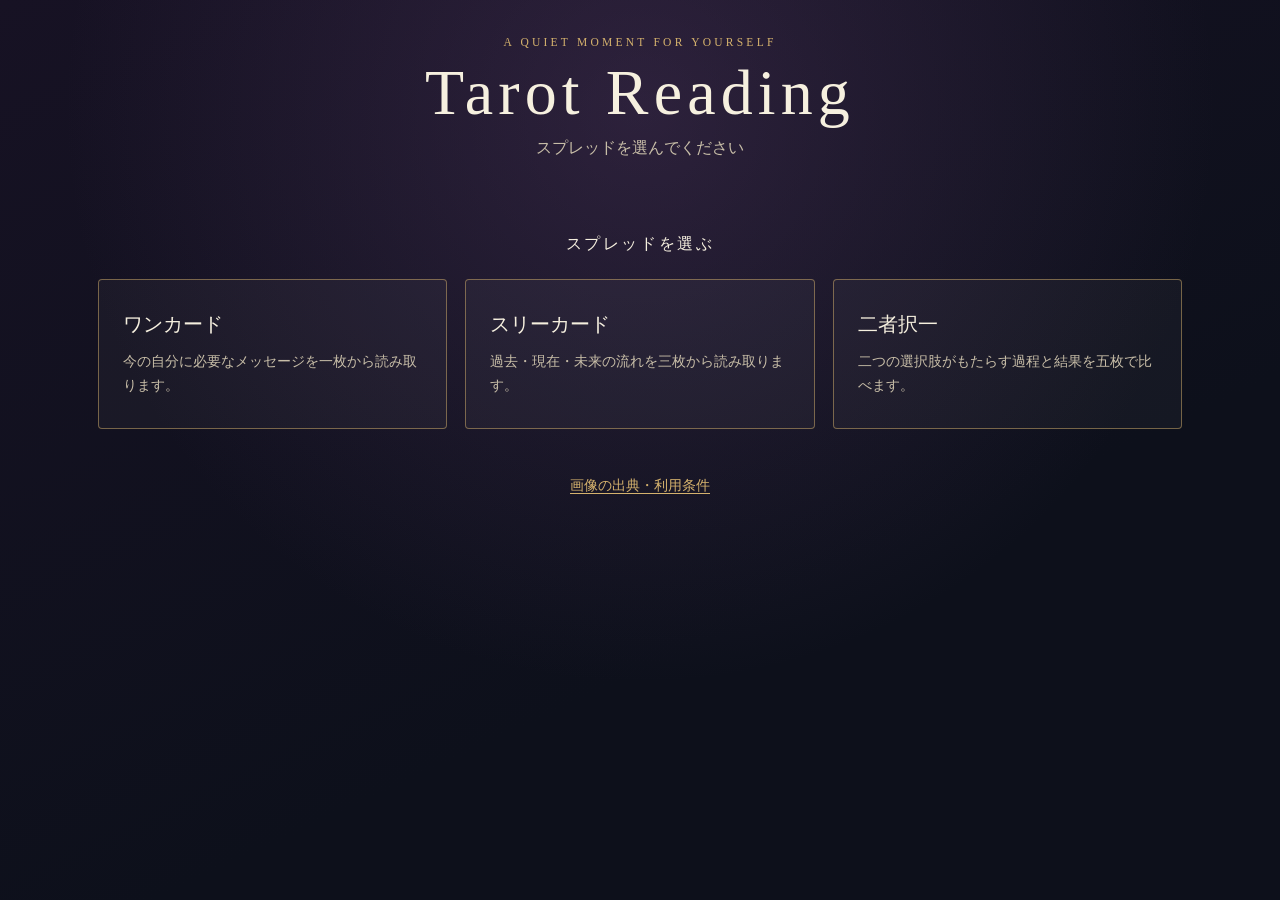
==== index.html @ 60b42d2c "Prepare tarot app for GitHub Pages" ====
<!doctype html>
<html lang="ja">
  <head>
    <meta charset="UTF-8">
    <meta name="viewport" content="width=device-width, initial-scale=1.0">
    <meta name="description" content="大アルカナを使ったタロット占いアプリ">
    <title>Tarot Reading</title>
    <link rel="stylesheet" href="./styles.css">
  </head>
  <body>
    <main class="app-shell">
      <header class="app-header">
        <p class="eyebrow">A quiet moment for yourself</p>
        <h1>Tarot Reading</h1>
        <p id="instruction" class="instruction" aria-live="polite">
          スプレッドを選んでください
        </p>
      </header>

      <section id="spread-selector" class="spread-selector" aria-labelledby="spread-heading">
        <h2 id="spread-heading">スプレッドを選ぶ</h2>
        <div id="spread-list" class="spread-list"></div>
      </section>

      <section
        id="reading-stage"
        class="reading-stage is-hidden"
        aria-label="カードを広げる場所"
      >
        <div id="table" class="table"></div>
        <button id="stage-action" class="stage-action is-hidden" type="button"></button>
      </section>

      <section id="reading-panel" class="reading-panel is-hidden" aria-live="polite">
        <p id="position-name" class="position-name"></p>
        <h2 id="card-name"></h2>
        <p id="orientation" class="orientation"></p>
        <div class="meaning-grid">
          <article>
            <h3>カードの意味</h3>
            <p id="card-meaning"></p>
          </article>
          <article>
            <h3>配置の意味</h3>
            <p id="position-meaning"></p>
          </article>
        </div>
      </section>
      <footer class="site-footer">
        <a href="./credits.html">画像の出典・利用条件</a>
      </footer>
    </main>

    <script src="./js/data.js"></script>
    <script src="./js/app.js"></script>
  </body>
</html>
---- styles.css ----
:root {
  color-scheme: dark;
  --ink: #f6f0df;
  --muted: #c8bea8;
  --gold: #d5b26d;
  --wine: #421e32;
  --night: #0d101b;
  --panel: rgba(22, 21, 34, 0.88);
  --card-ratio: 0.5714;
  font-family: Georgia, "Yu Mincho", "Hiragino Mincho ProN", serif;
}

* {
  box-sizing: border-box;
}

body {
  min-width: 320px;
  min-height: 100vh;
  margin: 0;
  color: var(--ink);
  background:
    radial-gradient(circle at 50% 12%, rgba(100, 67, 117, 0.32), transparent 36rem),
    linear-gradient(155deg, #171224, var(--night) 65%);
}

button {
  font: inherit;
}

.app-shell {
  width: min(1180px, 100%);
  min-height: 100vh;
  margin: 0 auto;
  padding: 36px clamp(16px, 4vw, 48px) 64px;
}

.app-header {
  text-align: center;
}

.eyebrow {
  margin: 0;
  color: var(--gold);
  font-size: 0.72rem;
  letter-spacing: 0.28em;
  text-transform: uppercase;
}

h1 {
  margin: 8px 0;
  font-size: clamp(2rem, 5vw, 4rem);
  font-weight: 400;
  letter-spacing: 0.08em;
}

.instruction {
  min-height: 1.5em;
  margin: 0;
  color: var(--muted);
}

.spread-selector {
  margin: clamp(40px, 8vh, 90px) auto 0;
}

.spread-selector h2 {
  margin-bottom: 24px;
  text-align: center;
  font-size: 1rem;
  font-weight: 400;
  letter-spacing: 0.16em;
}

.spread-list {
  display: grid;
  grid-template-columns: repeat(auto-fit, minmax(210px, 1fr));
  gap: 18px;
}

.spread-option,
.stage-action {
  border: 1px solid rgba(213, 178, 109, 0.5);
  color: var(--ink);
  background: rgba(255, 255, 255, 0.035);
  cursor: pointer;
  transition: transform 180ms ease, border-color 180ms ease, background 180ms ease;
}

.spread-option {
  min-height: 150px;
  padding: 24px;
  border-radius: 4px;
  text-align: left;
}

.spread-option:hover,
.spread-option:focus-visible,
.stage-action:hover,
.stage-action:focus-visible {
  border-color: var(--gold);
  background: rgba(213, 178, 109, 0.1);
  transform: translateY(-2px);
  outline: none;
}

.spread-option:disabled {
  cursor: wait;
  opacity: 0.45;
}

.spread-option strong,
.spread-option span {
  display: block;
}

.spread-option strong {
  margin-bottom: 12px;
  font-size: 1.25rem;
  font-weight: 400;
}

.spread-option span {
  color: var(--muted);
  font-family: system-ui, sans-serif;
  font-size: 0.86rem;
  line-height: 1.7;
}

.reading-stage {
  position: relative;
  min-height: min(68vh, 680px);
  margin-top: 28px;
  overflow: hidden;
  border: 1px solid rgba(213, 178, 109, 0.22);
  border-radius: 50% / 8%;
  background:
    radial-gradient(circle, rgba(75, 45, 65, 0.62), rgba(17, 24, 31, 0.94) 68%),
    #171a20;
  box-shadow: inset 0 0 80px rgba(0, 0, 0, 0.65);
}

.table {
  position: absolute;
  inset: 0;
}

.tarot-card {
  position: absolute;
  z-index: 1;
  width: clamp(58px, 9vw, 92px);
  aspect-ratio: var(--card-ratio);
  padding: 0;
  border: 0;
  border-radius: 5px;
  background: transparent;
  cursor: default;
  perspective: 900px;
  transform: translate(-50%, -50%);
  transition: left 700ms cubic-bezier(.2,.75,.2,1), top 700ms cubic-bezier(.2,.75,.2,1), transform 700ms cubic-bezier(.2,.75,.2,1), opacity 300ms ease;
}

.tarot-card.can-reveal {
  cursor: pointer;
  filter: drop-shadow(0 0 8px rgba(213, 178, 109, 0.68));
}

.tarot-card.can-review {
  cursor: pointer;
}

.tarot-card.can-review:hover .card-inner,
.tarot-card.can-review:focus-visible .card-inner {
  box-shadow: 0 0 0 2px var(--gold), 0 9px 22px rgba(0, 0, 0, 0.58);
}

.tarot-card.can-reveal:focus-visible,
.tarot-card.can-review:focus-visible {
  outline: 2px solid var(--gold);
  outline-offset: 5px;
}

.card-inner {
  position: relative;
  display: block;
  width: 100%;
  height: 100%;
  border-radius: inherit;
  box-shadow: 0 7px 18px rgba(0, 0, 0, 0.5);
  transform-style: preserve-3d;
  transition: transform 700ms cubic-bezier(.2,.7,.2,1);
}

.tarot-card.is-revealed .card-inner {
  transform: rotateY(180deg);
}

.card-face {
  position: absolute;
  inset: 0;
  width: 100%;
  height: 100%;
  border: 2px solid #d3b77d;
  border-radius: inherit;
  object-fit: cover;
  background: #eee8d9;
  backface-visibility: hidden;
}

.card-front {
  transform: rotateY(180deg);
}

.card-front.is-reversed {
  transform: rotateY(180deg) rotate(180deg);
}

.position-label {
  position: absolute;
  z-index: 0;
  min-width: 7rem;
  color: var(--muted);
  font-family: system-ui, sans-serif;
  font-size: 0.74rem;
  text-align: center;
  transform: translate(-50%, 58px);
}

.stage-action {
  position: absolute;
  z-index: 20;
  left: 50%;
  bottom: 24px;
  padding: 12px 24px;
  border-radius: 999px;
  transform: translateX(-50%);
  background: rgba(13, 16, 27, 0.88);
}

.stage-action:hover,
.stage-action:focus-visible {
  transform: translate(-50%, -2px);
}

.reading-panel {
  width: min(760px, 100%);
  margin: 24px auto 0;
  padding: 22px clamp(18px, 4vw, 32px);
  border-left: 2px solid var(--gold);
  background: var(--panel);
}

.reading-panel h2 {
  margin: 4px 0;
  font-size: 1.55rem;
  font-weight: 400;
}

.position-name,
.orientation {
  margin: 0;
  color: var(--gold);
  font-size: 0.82rem;
  letter-spacing: 0.12em;
}

.meaning-grid {
  display: grid;
  grid-template-columns: repeat(2, 1fr);
  gap: 28px;
  margin-top: 20px;
}

.meaning-grid h3 {
  margin: 0 0 8px;
  color: var(--muted);
  font-size: 0.8rem;
  font-weight: 400;
}

.meaning-grid p {
  margin: 0;
  font-family: system-ui, sans-serif;
  font-size: 0.92rem;
  line-height: 1.8;
  white-space: pre-line;
}

.is-hidden {
  display: none !important;
}

.site-footer {
  margin-top: 48px;
  text-align: center;
  font-family: system-ui, sans-serif;
  font-size: 0.85rem;
}

.site-footer a {
  color: var(--gold);
  text-underline-offset: 0.25em;
}

.site-footer a:hover,
.site-footer a:focus-visible {
  color: var(--ink);
}

@media (max-width: 640px) {
  .app-shell {
    padding-top: 24px;
  }

  .reading-stage {
    min-height: 560px;
    border-radius: 24px;
  }

  .meaning-grid {
    grid-template-columns: 1fr;
    gap: 16px;
  }

  .position-label {
    transform: translate(-50%, 46px);
  }
}

@media (prefers-reduced-motion: reduce) {
  *,
  *::before,
  *::after {
    scroll-behavior: auto !important;
    transition-duration: 0.01ms !important;
    animation-duration: 0.01ms !important;
    animation-iteration-count: 1 !important;
  }
}
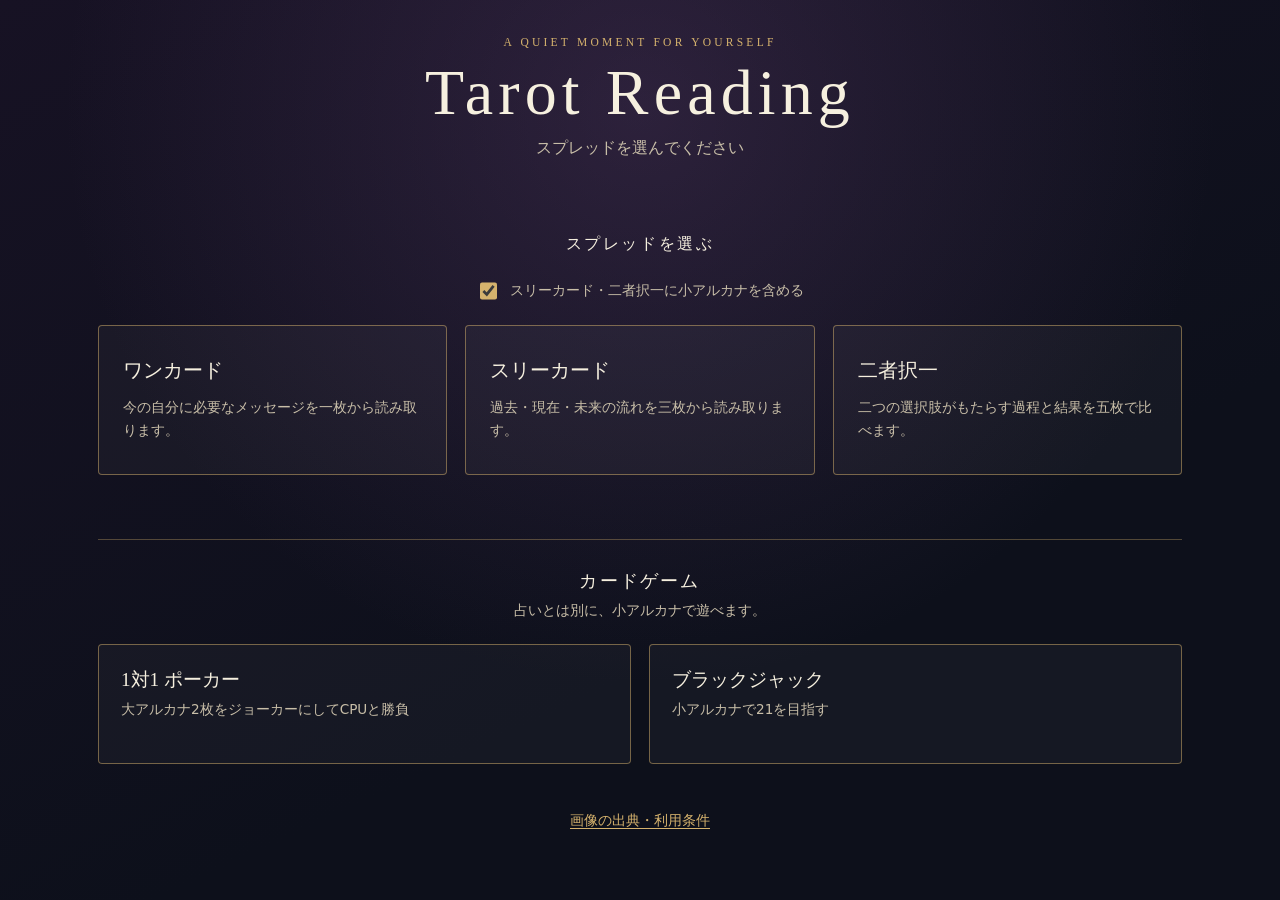
==== commit 8168db1f: "Add tarot poker and blackjack games" ====
--- a/index.html
+++ b/index.html
@@ -3,7 +3,7 @@
   <head>
     <meta charset="UTF-8">
     <meta name="viewport" content="width=device-width, initial-scale=1.0">
-    <meta name="description" content="大アルカナを使ったタロット占いアプリ">
+    <meta name="description" content="タロット占いとカードゲーム">
     <title>Tarot Reading</title>
     <link rel="stylesheet" href="./styles.css">
   </head>
@@ -19,7 +19,19 @@
 
       <section id="spread-selector" class="spread-selector" aria-labelledby="spread-heading">
         <h2 id="spread-heading">スプレッドを選ぶ</h2>
+        <label class="deck-option">
+          <input id="use-minor" type="checkbox" checked>
+          スリーカード・二者択一に小アルカナを含める
+        </label>
         <div id="spread-list" class="spread-list"></div>
+      </section>
+      <section class="game-selector" aria-labelledby="game-heading">
+        <h2 id="game-heading">カードゲーム</h2>
+        <p>占いとは別に、小アルカナで遊べます。</p>
+        <div class="game-links">
+          <a href="./poker.html"><strong>1対1 ポーカー</strong><span>大アルカナ2枚をジョーカーにしてCPUと勝負</span></a>
+          <a href="./blackjack.html"><strong>ブラックジャック</strong><span>小アルカナで21を目指す</span></a>
+        </div>
       </section>
 
       <section
@@ -45,6 +57,19 @@
             <p id="position-meaning"></p>
           </article>
         </div>
+        <section id="minor-supplement" class="minor-supplement is-hidden" aria-labelledby="minor-supplement-heading">
+          <h3 id="minor-supplement-heading">小アルカナの補足</h3>
+          <div class="minor-supplement-grid">
+            <div>
+              <h4 id="suit-heading"></h4>
+              <p id="suit-meaning"></p>
+            </div>
+            <div>
+              <h4 id="rank-heading"></h4>
+              <p id="rank-meaning"></p>
+            </div>
+          </div>
+        </section>
       </section>
       <footer class="site-footer">
         <a href="./credits.html">画像の出典・利用条件</a>
--- a/styles.css
+++ b/styles.css
@@ -76,6 +76,87 @@
   display: grid;
   grid-template-columns: repeat(auto-fit, minmax(210px, 1fr));
   gap: 18px;
+}
+
+.deck-option {
+  display: flex;
+  align-items: center;
+  justify-content: center;
+  gap: 10px;
+  margin: 0 auto 22px;
+  color: var(--muted);
+  font-family: system-ui, sans-serif;
+  font-size: 0.9rem;
+  cursor: pointer;
+}
+
+.deck-option input {
+  width: 1.1rem;
+  height: 1.1rem;
+  accent-color: var(--gold);
+}
+
+.game-selector {
+  margin: 64px auto 0;
+  padding-top: 28px;
+  border-top: 1px solid rgba(213, 178, 109, 0.34);
+}
+
+.game-selector h2 {
+  margin: 0;
+  text-align: center;
+  font-size: 1.15rem;
+  font-weight: 400;
+  letter-spacing: 0.12em;
+}
+
+.game-selector > p {
+  margin: 8px 0 24px;
+  color: var(--muted);
+  text-align: center;
+  font-family: system-ui, sans-serif;
+  font-size: 0.88rem;
+}
+
+.game-links {
+  display: grid;
+  grid-template-columns: repeat(2, minmax(0, 1fr));
+  gap: 18px;
+}
+
+.game-links a {
+  display: block;
+  min-height: 120px;
+  padding: 22px;
+  border: 1px solid rgba(213, 178, 109, 0.5);
+  border-radius: 4px;
+  color: var(--ink);
+  text-decoration: none;
+  background: rgba(255, 255, 255, 0.035);
+}
+
+.game-links a:hover,
+.game-links a:focus-visible {
+  border-color: var(--gold);
+  background: rgba(213, 178, 109, 0.1);
+  outline: none;
+}
+
+.game-links strong,
+.game-links span {
+  display: block;
+}
+
+.game-links strong {
+  margin-bottom: 8px;
+  font-size: 1.2rem;
+  font-weight: 400;
+}
+
+.game-links span {
+  color: var(--muted);
+  font-family: system-ui, sans-serif;
+  font-size: 0.85rem;
 }
 
 .spread-option,
@@ -157,7 +238,11 @@
   cursor: default;
   perspective: 900px;
   transform: translate(-50%, -50%);
-  transition: left 700ms cubic-bezier(.2,.75,.2,1), top 700ms cubic-bezier(.2,.75,.2,1), transform 700ms cubic-bezier(.2,.75,.2,1), opacity 300ms ease;
+  transition: left 700ms cubic-bezier(.2,.75,.2,1), top 700ms cubic-bezier(.2,.75,.2,1), width 700ms cubic-bezier(.2,.75,.2,1), transform 700ms cubic-bezier(.2,.75,.2,1), opacity 300ms ease;
+}
+
+.tarot-card.reading-card.is-dealt {
+  width: clamp(75.4px, 11.7vw, 119.6px);
 }
 
 .tarot-card.can-reveal {
@@ -223,7 +308,7 @@
   font-family: system-ui, sans-serif;
   font-size: 0.74rem;
   text-align: center;
-  transform: translate(-50%, 58px);
+  transform: translate(-50%, clamp(80px, 12vw, 120px));
 }
 
 .stage-action {
@@ -286,6 +371,39 @@
   white-space: pre-line;
 }
 
+.minor-supplement {
+  margin-top: 24px;
+  padding-top: 18px;
+  border-top: 1px solid var(--gold);
+}
+
+.minor-supplement h3 {
+  margin: 0 0 14px;
+  color: var(--muted);
+  font-size: 0.85rem;
+  font-weight: 400;
+}
+
+.minor-supplement-grid {
+  display: grid;
+  grid-template-columns: repeat(2, minmax(0, 1fr));
+  gap: 16px 28px;
+}
+
+.minor-supplement h4 {
+  margin: 0 0 4px;
+  color: var(--gold);
+  font-size: 0.82rem;
+  font-weight: 400;
+}
+
+.minor-supplement p {
+  margin: 0;
+  font-family: system-ui, sans-serif;
+  font-size: 0.88rem;
+  line-height: 1.7;
+}
+
 .is-hidden {
   display: none !important;
 }
@@ -322,8 +440,12 @@
     gap: 16px;
   }
 
-  .position-label {
-    transform: translate(-50%, 46px);
+  .minor-supplement-grid {
+    grid-template-columns: 1fr;
+  }
+
+  .game-links {
+    grid-template-columns: 1fr;
   }
 }
 
